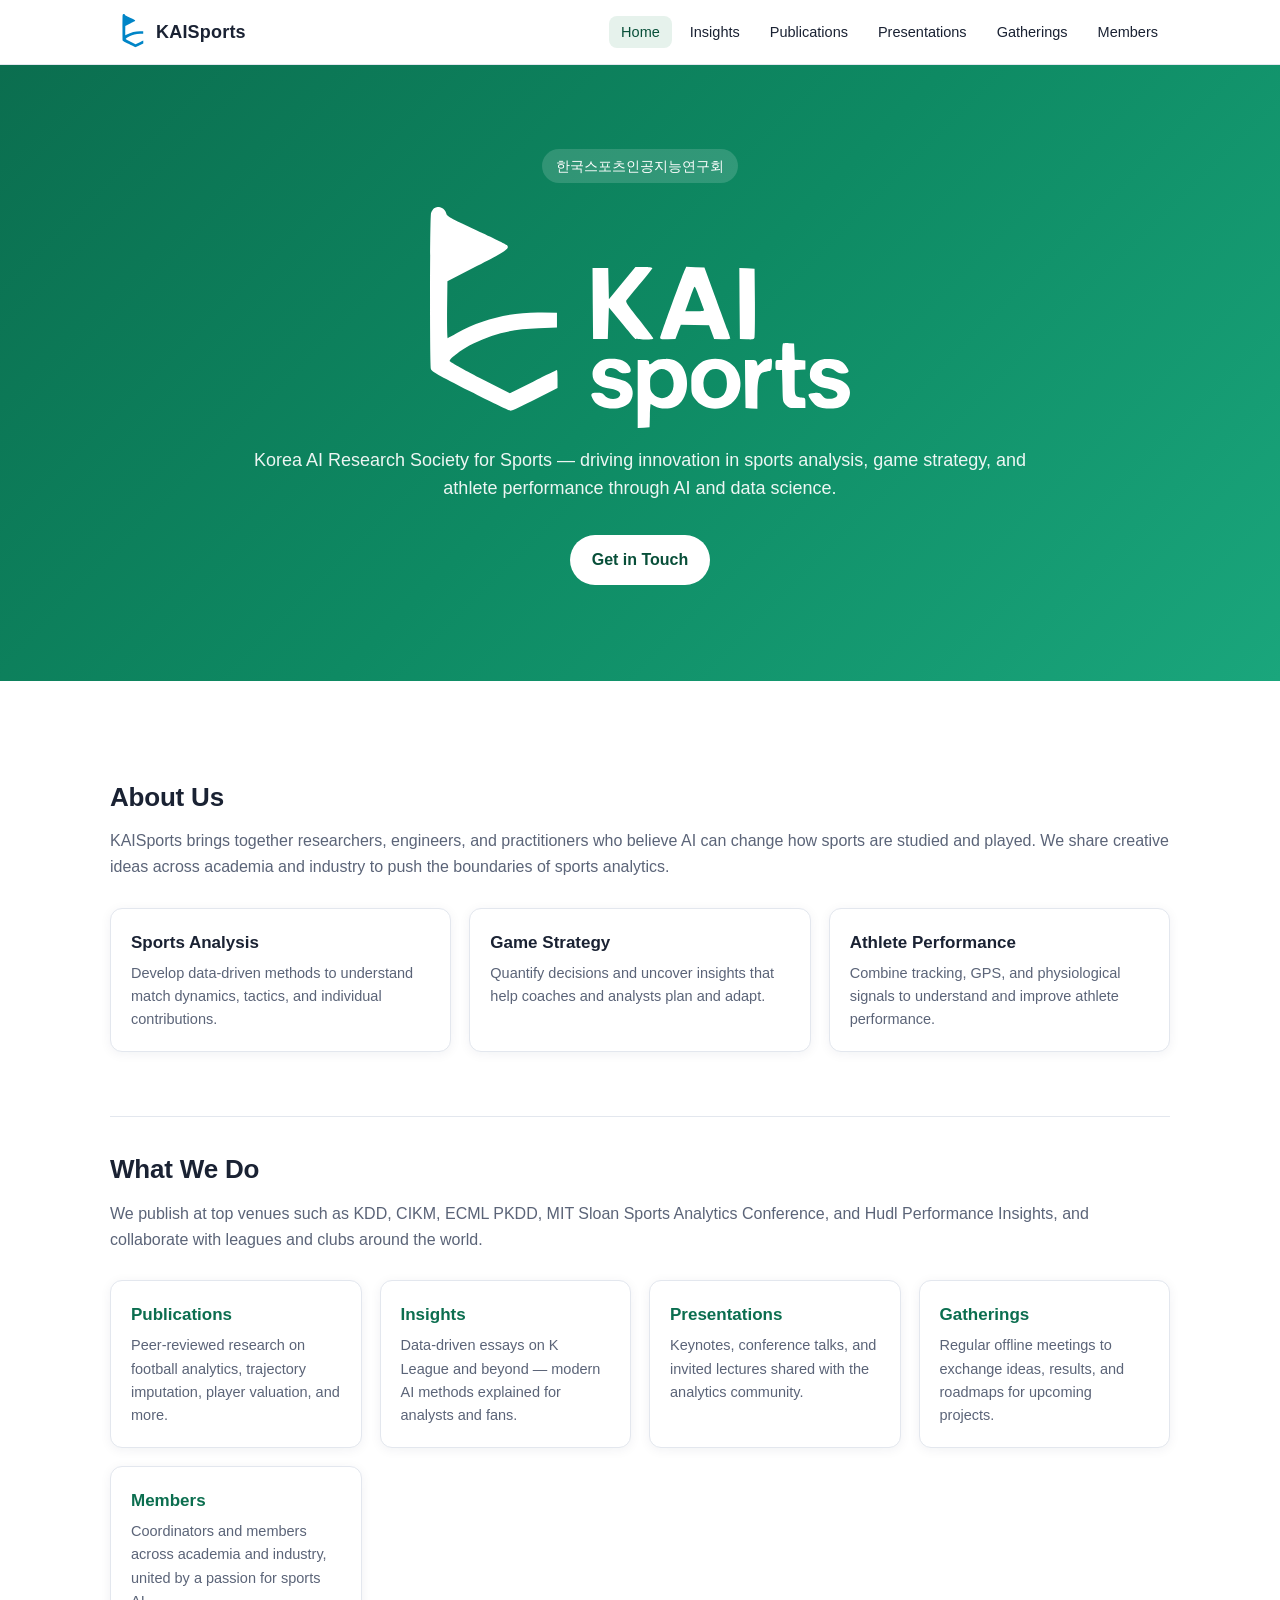
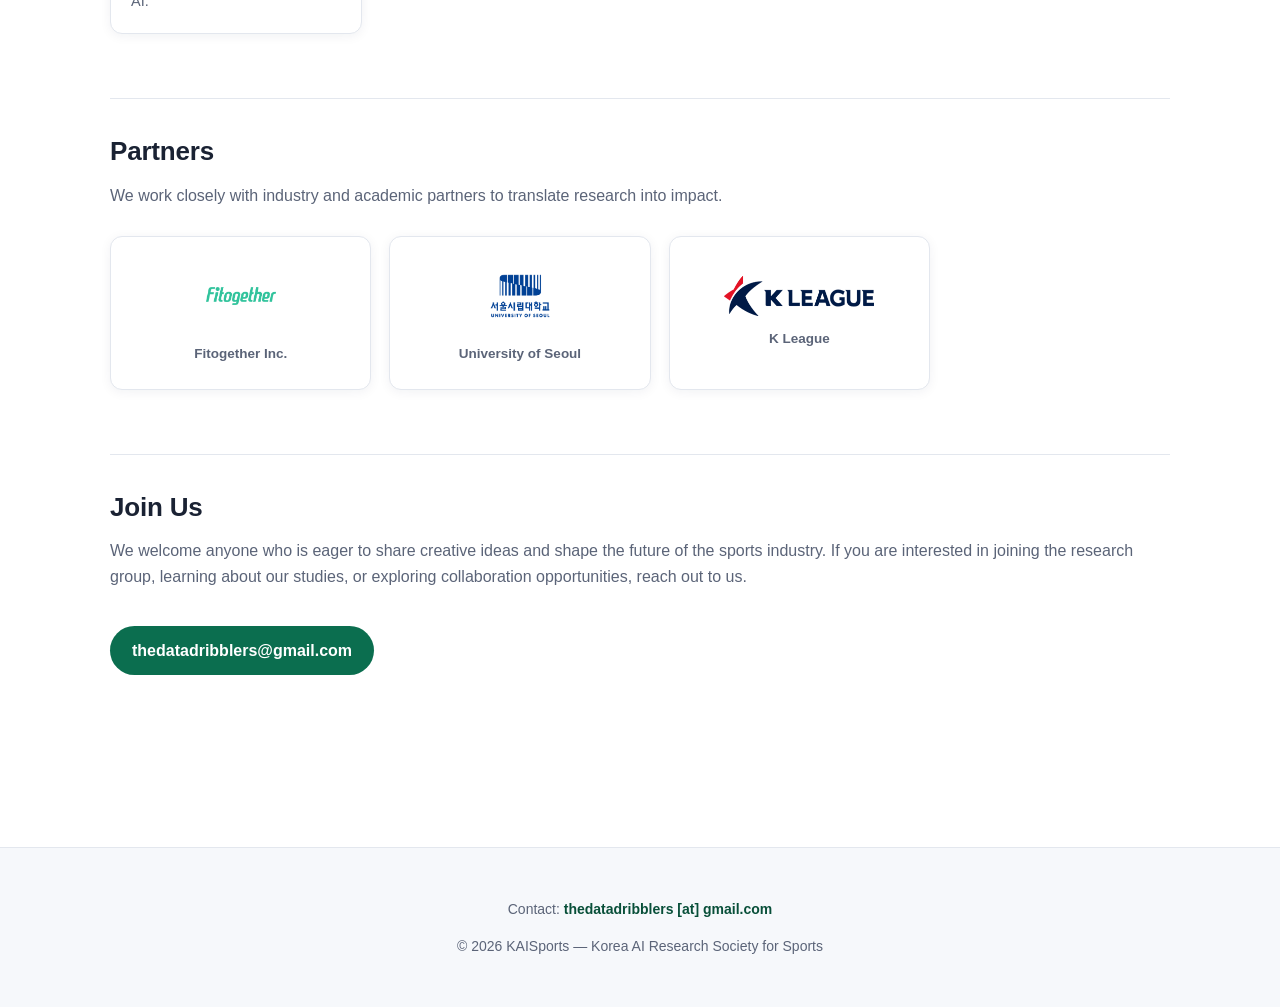
==== index.html @ 622400b2 "Initial website from template" ====
<!DOCTYPE html>
<html lang="en">
<head>
<meta charset="UTF-8" />
<meta name="viewport" content="width=device-width, initial-scale=1.0" />
<title>KAISports — Korea AI Research Society for Sports</title>
<meta name="description" content="KAISports (Korea AI Research Society for Sports / 한국스포츠인공지능연구회): Sports analytics, game strategy, and athlete performance enhancement powered by AI and data science." />
<link rel="icon" href="assets/icons/favicon.svg" type="image/svg+xml" />
<link rel="alternate icon" href="assets/icons/favicon.ico" />
<link rel="apple-touch-icon" sizes="180x180" href="assets/icons/apple-touch-icon.png" />
<link rel="manifest" href="site.webmanifest" />
<meta name="theme-color" content="#0b6e4f" />
<link rel="stylesheet" href="css/style.css" />
</head>
<body>

<header class="site-header">
  <div class="nav">
    <a class="brand" href="index.html">
      <span class="logo"><img src="assets/icons/kaisports-mark.svg" alt="KAISports logo" /></span>
      <span>KAISports</span>
    </a>
    <button type="button" class="menu-toggle" aria-label="Toggle menu" onclick="document.querySelector('.nav-links').classList.toggle('open')">☰</button>
    <ul class="nav-links">
      <li><a class="active" href="index.html">Home</a></li>
      <li><a href="insights.html">Insights</a></li>
      <li><a href="publications.html">Publications</a></li>
      <li><a href="presentations.html">Presentations</a></li>
      <li><a href="gatherings.html">Gatherings</a></li>
      <li><a href="members.html">Members</a></li>
    </ul>
  </div>
</header>

<section class="hero">
  <div class="hero-inner">
    <span class="ko">한국스포츠인공지능연구회</span>
    <img class="hero-logo" src="assets/icons/kaisports-logo-white.svg" alt="KAIsports" />
    <p class="subtitle">Korea AI Research Society for Sports — driving innovation in sports analysis, game strategy, and athlete performance through AI and data science.</p>
    <a class="cta" href="mailto:thedatadribblers@gmail.com">Get in Touch</a>
  </div>
</section>

<main class="container">

  <section class="section">
    <h2>About Us</h2>
    <p class="lead">KAISports brings together researchers, engineers, and practitioners who believe AI can change how sports are studied and played. We share creative ideas across academia and industry to push the boundaries of sports analytics.</p>

    <div class="cards">
      <div class="card">
        <h3>Sports Analysis</h3>
        <p>Develop data-driven methods to understand match dynamics, tactics, and individual contributions.</p>
      </div>
      <div class="card">
        <h3>Game Strategy</h3>
        <p>Quantify decisions and uncover insights that help coaches and analysts plan and adapt.</p>
      </div>
      <div class="card">
        <h3>Athlete Performance</h3>
        <p>Combine tracking, GPS, and physiological signals to understand and improve athlete performance.</p>
      </div>
    </div>
  </section>

  <section class="section">
    <h2>What We Do</h2>
    <p class="lead">We publish at top venues such as KDD, CIKM, ECML PKDD, MIT Sloan Sports Analytics Conference, and Hudl Performance Insights, and collaborate with leagues and clubs around the world.</p>

    <div class="cards">
      <div class="card">
        <h3><a href="publications.html">Publications</a></h3>
        <p>Peer-reviewed research on football analytics, trajectory imputation, player valuation, and more.</p>
      </div>
      <div class="card">
        <h3><a href="insights.html">Insights</a></h3>
        <p>Data-driven essays on K League and beyond — modern AI methods explained for analysts and fans.</p>
      </div>
      <div class="card">
        <h3><a href="presentations.html">Presentations</a></h3>
        <p>Keynotes, conference talks, and invited lectures shared with the analytics community.</p>
      </div>
      <div class="card">
        <h3><a href="gatherings.html">Gatherings</a></h3>
        <p>Regular offline meetings to exchange ideas, results, and roadmaps for upcoming projects.</p>
      </div>
      <div class="card">
        <h3><a href="members.html">Members</a></h3>
        <p>Coordinators and members across academia and industry, united by a passion for sports AI.</p>
      </div>
    </div>
  </section>

  <section class="section">
    <h2>Partners</h2>
    <p class="lead">We work closely with industry and academic partners to translate research into impact.</p>
    <div class="partner-logos">
      <div class="partner">
        <img src="assets/partners/fitogether.png" alt="Fitogether Inc." loading="lazy" />
        <span>Fitogether Inc.</span>
      </div>
      <div class="partner">
        <img src="assets/partners/university-of-seoul.png" alt="University of Seoul" loading="lazy" />
        <span>University of Seoul</span>
      </div>
      <div class="partner">
        <img src="assets/partners/k-league.png" alt="K League" loading="lazy" />
        <span>K League</span>
      </div>
    </div>
  </section>

  <section class="section">
    <h2>Join Us</h2>
    <p class="lead">We welcome anyone who is eager to share creative ideas and shape the future of the sports industry. If you are interested in joining the research group, learning about our studies, or exploring collaboration opportunities, reach out to us.</p>
    <a class="cta cta-filled" href="mailto:thedatadribblers@gmail.com">thedatadribblers@gmail.com</a>
  </section>

</main>

<footer class="footer">
  <p>Contact: <a class="email" href="mailto:thedatadribblers@gmail.com">thedatadribblers [at] gmail.com</a></p>
  <p>&copy; <span id="year"></span> KAISports — Korea AI Research Society for Sports</p>
</footer>

<script>document.getElementById('year').textContent = new Date().getFullYear();</script>
</body>
</html>
---- css/style.css ----
:root {
  --bg: #ffffff;
  --bg-alt: #f6f8fb;
  --text: #1a2233;
  --muted: #5b6478;
  --accent: #0b6e4f;
  --accent-dark: #084f39;
  --accent-soft: #e6f2ec;
  --border: #e3e7ee;
  --shadow: 0 2px 12px rgba(15, 30, 60, 0.06);
  --radius: 12px;
  --max: 1100px;
}

* { box-sizing: border-box; }

html, body {
  margin: 0;
  padding: 0;
  font-family: -apple-system, BlinkMacSystemFont, "Segoe UI", "Pretendard", "Apple SD Gothic Neo", "Noto Sans KR", Roboto, Helvetica, Arial, sans-serif;
  color: var(--text);
  background: var(--bg);
  line-height: 1.6;
  -webkit-font-smoothing: antialiased;
}

a { color: var(--accent); text-decoration: none; }
a:hover { color: var(--accent-dark); text-decoration: underline; }

img { max-width: 100%; display: block; }

/* Header / Nav */
.site-header {
  position: sticky;
  top: 0;
  z-index: 50;
  background: rgba(255,255,255,0.92);
  -webkit-backdrop-filter: saturate(180%) blur(10px);
  backdrop-filter: saturate(180%) blur(10px);
  border-bottom: 1px solid var(--border);
}
.nav {
  max-width: var(--max);
  margin: 0 auto;
  padding: 14px 20px;
  display: flex;
  align-items: center;
  justify-content: space-between;
  gap: 16px;
}
.brand {
  display: flex;
  align-items: center;
  gap: 10px;
  font-weight: 800;
  font-size: 18px;
  letter-spacing: 0.2px;
  color: var(--text);
}
.brand .logo {
  width: 36px; height: 36px;
  display: inline-flex;
  align-items: center; justify-content: center;
  background: transparent;
}
.brand .logo img { width: 100%; height: 100%; display: block; }
.nav-links {
  display: flex;
  align-items: center;
  gap: 6px;
  list-style: none;
  margin: 0; padding: 0;
}
.nav-links a {
  color: var(--text);
  padding: 8px 12px;
  border-radius: 8px;
  font-weight: 500;
  font-size: 14.5px;
}
.nav-links a:hover { background: var(--accent-soft); color: var(--accent-dark); text-decoration: none; }
.nav-links a.active { background: var(--accent-soft); color: var(--accent-dark); }

.menu-toggle {
  display: none;
  background: none;
  border: 1px solid var(--border);
  padding: 6px 10px;
  border-radius: 8px;
  cursor: pointer;
  font-size: 18px;
}

@media (max-width: 760px) {
  .menu-toggle { display: inline-block; }
  .nav-links {
    position: absolute;
    top: 60px; right: 16px;
    flex-direction: column;
    align-items: stretch;
    background: #fff;
    border: 1px solid var(--border);
    border-radius: 10px;
    padding: 8px;
    box-shadow: var(--shadow);
    min-width: 180px;
    display: none;
  }
  .nav-links.open { display: flex; }
}

/* Hero */
.hero {
  position: relative;
  background: linear-gradient(135deg, #0b6e4f 0%, #0e8a63 50%, #1aa67c 100%);
  color: #fff;
  padding: 84px 20px 96px;
  text-align: center;
  overflow: hidden;
}
.hero-logo {
  display: block;
  margin: 6px auto 18px;
  width: min(420px, 80%);
  height: auto;
}
.hero-inner { max-width: 820px; margin: 0 auto; }
.hero h1 {
  font-size: 44px;
  margin: 0 0 14px;
  line-height: 1.15;
  letter-spacing: -0.5px;
}
.hero .subtitle {
  font-size: 18px;
  opacity: 0.92;
  margin: 0 0 24px;
}
.hero .ko {
  display: inline-block;
  background: rgba(255,255,255,0.15);
  padding: 6px 14px;
  border-radius: 999px;
  font-size: 14px;
  margin-bottom: 18px;
}
.cta {
  display: inline-block;
  background: #fff;
  color: var(--accent-dark);
  padding: 12px 22px;
  border-radius: 999px;
  font-weight: 600;
  margin-top: 8px;
}
.cta:hover { background: #f0f5f3; text-decoration: none; }
.cta-filled {
  background: var(--accent);
  color: #fff;
}
.cta-filled:hover { background: var(--accent-dark); color: #fff; }

/* Page header (non-home) */
.page-header {
  background: var(--bg-alt);
  padding: 56px 20px 40px;
  border-bottom: 1px solid var(--border);
}
.page-header-inner { max-width: var(--max); margin: 0 auto; }
.page-header h1 {
  margin: 0 0 8px;
  font-size: 34px;
  letter-spacing: -0.3px;
}
.page-header p { margin: 0; color: var(--muted); font-size: 16px; }

/* Containers */
.container { max-width: var(--max); margin: 0 auto; padding: 64px 20px 80px; }
.section { padding: 32px 0; }
.section + .section { margin-top: 32px; padding-top: 32px; border-top: 1px solid var(--border); }
.section h2 {
  font-size: 26px;
  margin: 0 0 10px;
  letter-spacing: -0.2px;
}
.section .lead { color: var(--muted); margin: 0 0 28px; }

/* Cards */
.cards {
  display: grid;
  grid-template-columns: repeat(auto-fit, minmax(240px, 1fr));
  gap: 18px;
}
.card {
  background: #fff;
  border: 1px solid var(--border);
  border-radius: var(--radius);
  padding: 20px;
  box-shadow: var(--shadow);
  transition: transform .15s ease, box-shadow .15s ease;
}
.card:hover { transform: translateY(-2px); box-shadow: 0 8px 24px rgba(15,30,60,0.08); }
.card h3 { margin: 0 0 6px; font-size: 17px; }
.card p { margin: 0; color: var(--muted); font-size: 14.5px; }

/* Year navigation */
.year-nav {
  display: flex;
  flex-wrap: wrap;
  gap: 8px;
  margin: 0 0 28px;
  padding: 0;
  list-style: none;
}
.year-nav a {
  display: inline-block;
  padding: 6px 14px;
  border: 1px solid var(--border);
  border-radius: 999px;
  font-weight: 600;
  font-size: 14px;
  color: var(--text);
  background: #fff;
}
.year-nav a:hover { background: var(--accent-soft); color: var(--accent-dark); border-color: var(--accent-soft); text-decoration: none; }

/* Year sections */
.year-block { margin-bottom: 48px; scroll-margin-top: 80px; }
.year-block h2 {
  font-size: 24px;
  border-bottom: 2px solid var(--accent);
  padding-bottom: 6px;
  display: inline-block;
  margin: 0 0 18px;
}

/* Publication entry */
.pub-list { list-style: none; padding: 0; margin: 0; }
.pub-item {
  background: #fff;
  border: 1px solid var(--border);
  border-radius: var(--radius);
  padding: 18px 20px;
  margin-bottom: 14px;
  box-shadow: var(--shadow);
}
.pub-item .title {
  font-weight: 700;
  font-size: 16.5px;
  margin: 0 0 6px;
  color: var(--text);
}
.pub-item .authors { color: var(--text); font-size: 14.5px; margin: 0 0 4px; }
.pub-item .authors .me { color: var(--accent-dark); font-weight: 600; }
.pub-item .venue {
  display: inline-block;
  font-size: 13px;
  color: var(--accent-dark);
  background: var(--accent-soft);
  padding: 3px 10px;
  border-radius: 999px;
  margin-top: 4px;
  margin-right: 6px;
}
.pub-item .badge {
  display: inline-block;
  font-size: 12px;
  background: #fef3c7;
  color: #92400e;
  padding: 3px 10px;
  border-radius: 999px;
  margin-top: 4px;
  font-weight: 600;
}
.pub-item .links { margin-top: 8px; font-size: 14px; }
.pub-item .links a {
  display: inline-flex;
  align-items: center;
  gap: 4px;
}

/* Members grid */
.members-grid {
  display: grid;
  grid-template-columns: repeat(auto-fit, minmax(220px, 1fr));
  gap: 22px;
}
.member-card {
  background: #fff;
  border: 1px solid var(--border);
  border-radius: var(--radius);
  padding: 22px;
  text-align: center;
  box-shadow: var(--shadow);
}
.member-card .avatar {
  width: 130px;
  height: 130px;
  border-radius: 50%;
  margin: 0 auto 14px;
  background: var(--accent-soft);
  background-size: cover;
  background-position: center;
  border: 3px solid var(--accent-soft);
}
.member-card h3 { margin: 0 0 4px; font-size: 18px; }
.member-card .role { color: var(--muted); font-size: 14px; margin: 0; }
.member-card .role span { display: block; }

/* Group heading */
.group-heading {
  font-size: 22px;
  margin: 48px 0 22px;
  border-left: 4px solid var(--accent);
  padding-left: 10px;
}
.group-heading:first-child { margin-top: 0; }

/* Timeline (presentations) */
.timeline {
  position: relative;
  padding-left: 26px;
  border-left: 2px solid var(--border);
}
.timeline-item {
  position: relative;
  padding: 0 0 22px 0;
}
.timeline-item::before {
  content: "";
  position: absolute;
  left: -34px;
  top: 6px;
  width: 14px; height: 14px;
  background: var(--accent);
  border-radius: 50%;
  border: 3px solid #fff;
  box-shadow: 0 0 0 2px var(--accent);
}
.timeline-item .date {
  font-size: 13px;
  color: var(--accent-dark);
  font-weight: 700;
  text-transform: uppercase;
  letter-spacing: 0.4px;
}
.timeline-item .title {
  font-weight: 600;
  font-size: 16px;
  margin: 4px 0;
}
.timeline-item .desc {
  color: var(--muted);
  font-size: 14.5px;
  margin: 0;
}

/* Gathering cards */
.gathering-card {
  background: #fff;
  border: 1px solid var(--border);
  border-radius: var(--radius);
  padding: 22px;
  box-shadow: var(--shadow);
  margin-bottom: 18px;
}
.gathering-card h3 { margin: 0 0 6px; font-size: 18px; }
.gathering-card .date { color: var(--accent-dark); font-weight: 600; font-size: 14px; }

/* Partners */
.partners {
  display: flex;
  flex-wrap: wrap;
  gap: 18px;
  margin-top: 12px;
  align-items: center;
}
.partner-badge {
  background: #fff;
  border: 1px solid var(--border);
  padding: 10px 18px;
  border-radius: 999px;
  font-weight: 600;
  font-size: 14.5px;
  color: var(--text);
}
.partner-logos {
  display: grid;
  grid-template-columns: repeat(auto-fit, minmax(180px, 1fr));
  gap: 18px;
  margin-top: 18px;
  max-width: 820px;
}
.partner-logos .partner {
  background: #fff;
  border: 1px solid var(--border);
  border-radius: var(--radius);
  padding: 24px 18px;
  display: flex;
  flex-direction: column;
  align-items: center;
  justify-content: center;
  gap: 12px;
  min-height: 140px;
  text-align: center;
  box-shadow: var(--shadow);
  transition: transform .15s ease, box-shadow .15s ease;
}
.partner-logos .partner:hover { transform: translateY(-2px); box-shadow: 0 8px 24px rgba(15,30,60,0.08); }
.partner-logos .partner img {
  max-width: 150px;
  max-height: 70px;
  object-fit: contain;
}
.partner-logos .partner span {
  font-size: 13.5px;
  color: var(--muted);
  font-weight: 600;
}

/* Gathering image */
.gathering-card .photo {
  width: 100%;
  aspect-ratio: 16/10;
  background-size: cover;
  background-position: center;
  border-radius: 10px;
  margin-bottom: 14px;
  background-color: var(--bg-alt);
}

/* Footer */
.footer {
  background: var(--bg-alt);
  border-top: 1px solid var(--border);
  padding: 36px 20px;
  margin-top: 60px;
  text-align: center;
  color: var(--muted);
  font-size: 14px;
}
.footer .email {
  font-weight: 600;
  color: var(--accent-dark);
}
.footer a { color: var(--accent-dark); }

@media (max-width: 600px) {
  .hero { padding: 56px 18px 60px; }
  .hero h1 { font-size: 32px; }
  .page-header h1 { font-size: 26px; }
}

/* Insights / blog */
.post-list {
  display: grid;
  gap: 18px;
  grid-template-columns: 1fr;
  list-style: none;
  padding: 0;
  margin: 0 0 28px;
}
.post-card {
  background: #fff;
  border: 1px solid var(--border);
  border-radius: var(--radius);
  padding: 24px 26px;
  box-shadow: var(--shadow);
  transition: transform .15s ease, box-shadow .15s ease;
}
.post-card:hover { transform: translateY(-2px); box-shadow: 0 8px 24px rgba(15,30,60,0.08); }
.post-card a { color: inherit; text-decoration: none; display: block; }
.post-card a:hover { text-decoration: none; color: inherit; }
.post-card .meta {
  display: flex;
  flex-wrap: wrap;
  gap: 10px;
  align-items: center;
  font-size: 13px;
  color: var(--muted);
  margin: 0 0 8px;
}
.post-card .meta .tag {
  display: inline-block;
  background: var(--accent-soft);
  color: var(--accent-dark);
  padding: 3px 10px;
  border-radius: 999px;
  font-weight: 600;
  font-size: 12px;
}
.post-card h3 {
  margin: 0 0 8px;
  font-size: 21px;
  letter-spacing: -0.2px;
  color: var(--text);
}
.post-card p {
  margin: 0;
  color: var(--muted);
  font-size: 15px;
}
.post-card .read-more {
  display: inline-block;
  margin-top: 12px;
  color: var(--accent-dark);
  font-weight: 600;
  font-size: 14px;
}

.empty-note {
  border: 1px dashed var(--border);
  border-radius: var(--radius);
  padding: 22px;
  color: var(--muted);
  font-size: 14.5px;
  background: var(--bg-alt);
  text-align: center;
}

/* Article (single post) */
.article {
  max-width: 760px;
  margin: 0 auto;
  padding: 56px 20px 80px;
}
.article-header { margin-bottom: 32px; }
.article-header .meta {
  display: flex;
  flex-wrap: wrap;
  gap: 10px;
  align-items: center;
  font-size: 13px;
  color: var(--muted);
  margin: 0 0 14px;
}
.article-header .tag {
  display: inline-block;
  background: var(--accent-soft);
  color: var(--accent-dark);
  padding: 3px 10px;
  border-radius: 999px;
  font-weight: 600;
  font-size: 12px;
}
.article-header h1 {
  font-size: 36px;
  line-height: 1.2;
  letter-spacing: -0.4px;
  margin: 0 0 10px;
}
.article-header .deck {
  font-size: 18px;
  color: var(--muted);
  margin: 0;
}
.article-body {
  font-size: 16.5px;
  line-height: 1.75;
  color: #2a3346;
}
.article-body h2 {
  font-size: 22px;
  margin: 36px 0 12px;
  letter-spacing: -0.2px;
}
.article-body h3 {
  font-size: 18px;
  margin: 28px 0 10px;
}
.article-body p { margin: 0 0 16px; }
.article-body ul, .article-body ol { padding-left: 22px; margin: 0 0 16px; }
.article-body li { margin: 6px 0; }
.article-body strong { color: var(--text); }
.article-body blockquote {
  margin: 20px 0;
  padding: 12px 20px;
  border-left: 4px solid var(--accent);
  background: var(--accent-soft);
  border-radius: 0 8px 8px 0;
  color: var(--text);
  font-style: italic;
}
.article-body hr {
  border: 0;
  border-top: 1px solid var(--border);
  margin: 32px 0;
}
.article-body a { color: var(--accent-dark); text-decoration: underline; }
.article-footer {
  margin-top: 40px;
  padding-top: 24px;
  border-top: 1px solid var(--border);
  display: flex;
  flex-wrap: wrap;
  justify-content: space-between;
  align-items: center;
  gap: 14px;
  color: var(--muted);
  font-size: 14.5px;
}
.article-footer a { font-weight: 600; }
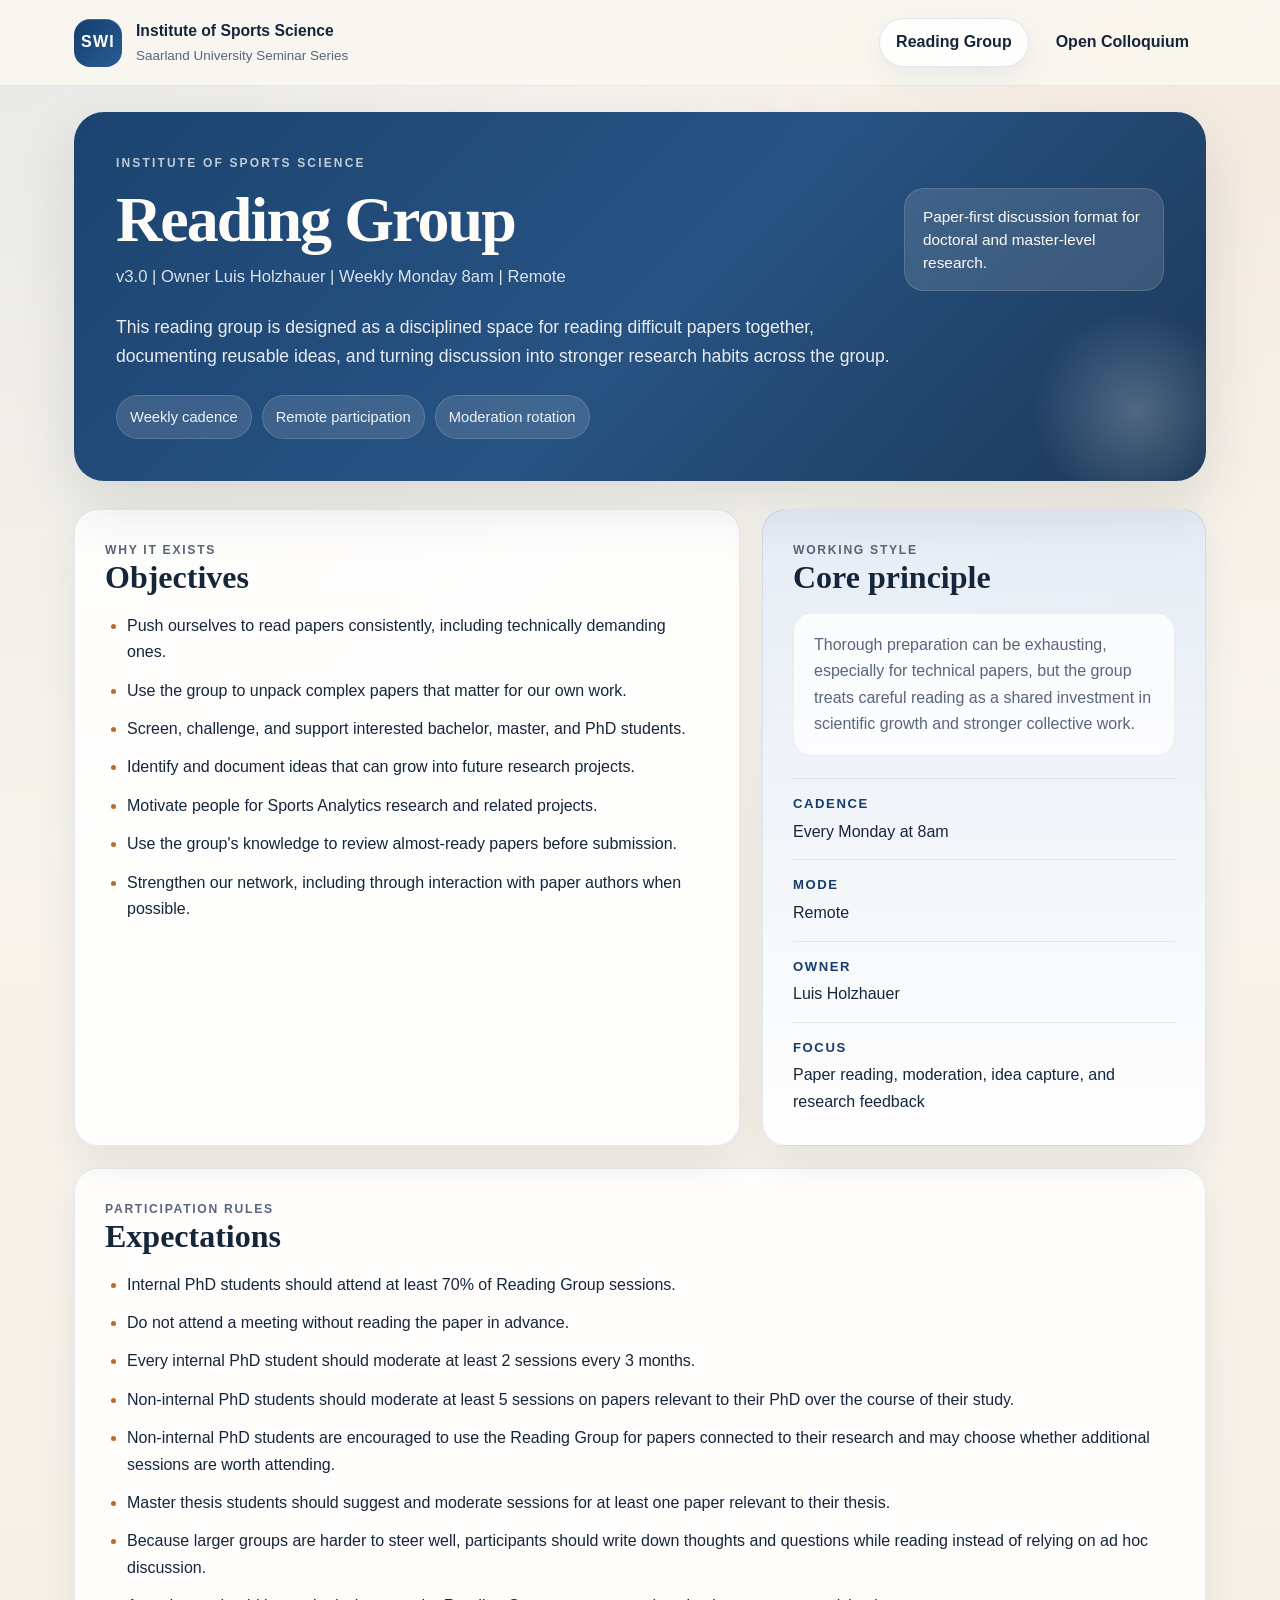
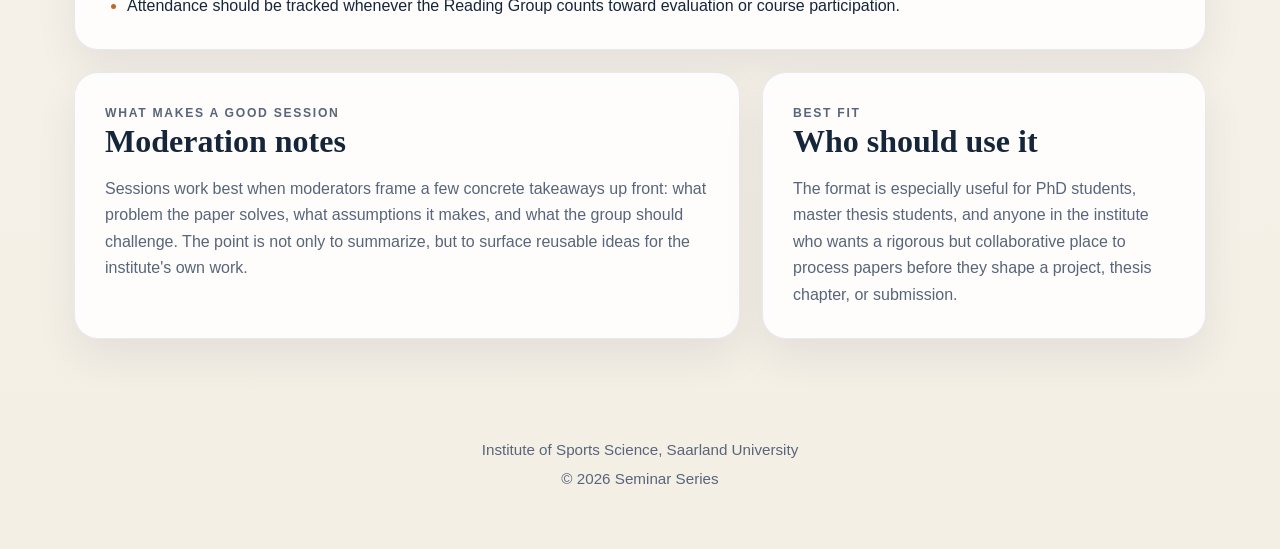
==== commit cc952556: "Modify to UDS version." ====
--- a/index.html
+++ b/index.html
@@ -3,13 +3,11 @@
 <head>
 <meta charset="UTF-8" />
 <meta name="viewport" content="width=device-width, initial-scale=1.0" />
-<title>KAISports — Korea AI Research Society for Sports</title>
-<meta name="description" content="KAISports (Korea AI Research Society for Sports / 한국스포츠인공지능연구회): Sports analytics, game strategy, and athlete performance enhancement powered by AI and data science." />
-<link rel="icon" href="assets/icons/favicon.svg" type="image/svg+xml" />
-<link rel="alternate icon" href="assets/icons/favicon.ico" />
-<link rel="apple-touch-icon" sizes="180x180" href="assets/icons/apple-touch-icon.png" />
+<title>Reading Group — Institute of Sports Science</title>
+<meta name="description" content="Reading Group seminar at the Institute of Sports Science, Saarland University." />
+<link rel="icon" href="assets/icons/seminars-favicon.svg" type="image/svg+xml" />
 <link rel="manifest" href="site.webmanifest" />
-<meta name="theme-color" content="#0b6e4f" />
+<meta name="theme-color" content="#143d6b" />
 <link rel="stylesheet" href="css/style.css" />
 </head>
 <body>
@@ -17,110 +15,115 @@
 <header class="site-header">
   <div class="nav">
     <a class="brand" href="index.html">
-      <span class="logo"><img src="assets/icons/kaisports-mark.svg" alt="KAISports logo" /></span>
-      <span>KAISports</span>
+      <span class="brand-mark" aria-hidden="true">SWI</span>
+      <span class="brand-copy">
+        <strong>Institute of Sports Science</strong>
+        <span>Saarland University Seminar Series</span>
+      </span>
     </a>
-    <button type="button" class="menu-toggle" aria-label="Toggle menu" onclick="document.querySelector('.nav-links').classList.toggle('open')">☰</button>
+    <button type="button" class="menu-toggle" aria-label="Toggle menu" onclick="document.querySelector('.nav-links').classList.toggle('open')">Menu</button>
     <ul class="nav-links">
-      <li><a class="active" href="index.html">Home</a></li>
-      <li><a href="insights.html">Insights</a></li>
-      <li><a href="publications.html">Publications</a></li>
-      <li><a href="presentations.html">Presentations</a></li>
-      <li><a href="gatherings.html">Gatherings</a></li>
-      <li><a href="members.html">Members</a></li>
+      <li><a class="active" href="index.html">Reading Group</a></li>
+      <li><a href="open-colloquium.html">Open Colloquium</a></li>
     </ul>
   </div>
 </header>
 
-<section class="hero">
-  <div class="hero-inner">
-    <span class="ko">한국스포츠인공지능연구회</span>
-    <img class="hero-logo" src="assets/icons/kaisports-logo-white.svg" alt="KAIsports" />
-    <p class="subtitle">Korea AI Research Society for Sports — driving innovation in sports analysis, game strategy, and athlete performance through AI and data science.</p>
-    <a class="cta" href="mailto:thedatadribblers@gmail.com">Get in Touch</a>
-  </div>
-</section>
-
-<main class="container">
-
-  <section class="section">
-    <h2>About Us</h2>
-    <p class="lead">KAISports brings together researchers, engineers, and practitioners who believe AI can change how sports are studied and played. We share creative ideas across academia and industry to push the boundaries of sports analytics.</p>
-
-    <div class="cards">
-      <div class="card">
-        <h3>Sports Analysis</h3>
-        <p>Develop data-driven methods to understand match dynamics, tactics, and individual contributions.</p>
+<main>
+  <section class="hero-panel">
+    <div class="hero-inner">
+      <p class="eyebrow">Institute of Sports Science</p>
+      <div class="title-row">
+        <div>
+          <h1>Reading Group</h1>
+          <p class="hero-version">v3.0 | Owner Luis Holzhauer | Weekly Monday 8am | Remote</p>
+        </div>
+        <div class="hero-badge">Paper-first discussion format for doctoral and master-level research.</div>
       </div>
-      <div class="card">
-        <h3>Game Strategy</h3>
-        <p>Quantify decisions and uncover insights that help coaches and analysts plan and adapt.</p>
-      </div>
-      <div class="card">
-        <h3>Athlete Performance</h3>
-        <p>Combine tracking, GPS, and physiological signals to understand and improve athlete performance.</p>
+      <p class="hero-lead">This reading group is designed as a disciplined space for reading difficult papers together, documenting reusable ideas, and turning discussion into stronger research habits across the group.</p>
+      <div class="chip-row">
+        <span class="chip">Weekly cadence</span>
+        <span class="chip">Remote participation</span>
+        <span class="chip">Moderation rotation</span>
       </div>
     </div>
   </section>
 
-  <section class="section">
-    <h2>What We Do</h2>
-    <p class="lead">We publish at top venues such as KDD, CIKM, ECML PKDD, MIT Sloan Sports Analytics Conference, and Hudl Performance Insights, and collaborate with leagues and clubs around the world.</p>
+  <section class="content-shell">
+    <div class="section-grid">
+      <article class="panel">
+        <p class="section-label">Why it exists</p>
+        <h2>Objectives</h2>
+        <ul class="bullet-list">
+          <li>Push ourselves to read papers consistently, including technically demanding ones.</li>
+          <li>Use the group to unpack complex papers that matter for our own work.</li>
+          <li>Screen, challenge, and support interested bachelor, master, and PhD students.</li>
+          <li>Identify and document ideas that can grow into future research projects.</li>
+          <li>Motivate people for Sports Analytics research and related projects.</li>
+          <li>Use the group&apos;s knowledge to review almost-ready papers before submission.</li>
+          <li>Strengthen our network, including through interaction with paper authors when possible.</li>
+        </ul>
+      </article>
 
-    <div class="cards">
-      <div class="card">
-        <h3><a href="publications.html">Publications</a></h3>
-        <p>Peer-reviewed research on football analytics, trajectory imputation, player valuation, and more.</p>
-      </div>
-      <div class="card">
-        <h3><a href="insights.html">Insights</a></h3>
-        <p>Data-driven essays on K League and beyond — modern AI methods explained for analysts and fans.</p>
-      </div>
-      <div class="card">
-        <h3><a href="presentations.html">Presentations</a></h3>
-        <p>Keynotes, conference talks, and invited lectures shared with the analytics community.</p>
-      </div>
-      <div class="card">
-        <h3><a href="gatherings.html">Gatherings</a></h3>
-        <p>Regular offline meetings to exchange ideas, results, and roadmaps for upcoming projects.</p>
-      </div>
-      <div class="card">
-        <h3><a href="members.html">Members</a></h3>
-        <p>Coordinators and members across academia and industry, united by a passion for sports AI.</p>
-      </div>
+      <aside class="panel accent-panel">
+        <p class="section-label">Working style</p>
+        <h2>Core principle</h2>
+        <p class="callout">Thorough preparation can be exhausting, especially for technical papers, but the group treats careful reading as a shared investment in scientific growth and stronger collective work.</p>
+        <dl class="detail-list">
+          <div>
+            <dt>Cadence</dt>
+            <dd>Every Monday at 8am</dd>
+          </div>
+          <div>
+            <dt>Mode</dt>
+            <dd>Remote</dd>
+          </div>
+          <div>
+            <dt>Owner</dt>
+            <dd>Luis Holzhauer</dd>
+          </div>
+          <div>
+            <dt>Focus</dt>
+            <dd>Paper reading, moderation, idea capture, and research feedback</dd>
+          </div>
+        </dl>
+      </aside>
     </div>
+
+    <section class="panel full-width">
+      <p class="section-label">Participation rules</p>
+      <h2>Expectations</h2>
+      <ul class="rule-list">
+        <li>Internal PhD students should attend at least 70% of Reading Group sessions.</li>
+        <li>Do not attend a meeting without reading the paper in advance.</li>
+        <li>Every internal PhD student should moderate at least 2 sessions every 3 months.</li>
+        <li>Non-internal PhD students should moderate at least 5 sessions on papers relevant to their PhD over the course of their study.</li>
+        <li>Non-internal PhD students are encouraged to use the Reading Group for papers connected to their research and may choose whether additional sessions are worth attending.</li>
+        <li>Master thesis students should suggest and moderate sessions for at least one paper relevant to their thesis.</li>
+        <li>Because larger groups are harder to steer well, participants should write down thoughts and questions while reading instead of relying on ad hoc discussion.</li>
+        <li>Attendance should be tracked whenever the Reading Group counts toward evaluation or course participation.</li>
+      </ul>
+    </section>
+
+    <section class="section-grid">
+      <article class="panel">
+        <p class="section-label">What makes a good session</p>
+        <h2>Moderation notes</h2>
+        <p>Sessions work best when moderators frame a few concrete takeaways up front: what problem the paper solves, what assumptions it makes, and what the group should challenge. The point is not only to summarize, but to surface reusable ideas for the institute&apos;s own work.</p>
+      </article>
+
+      <article class="panel">
+        <p class="section-label">Best fit</p>
+        <h2>Who should use it</h2>
+        <p>The format is especially useful for PhD students, master thesis students, and anyone in the institute who wants a rigorous but collaborative place to process papers before they shape a project, thesis chapter, or submission.</p>
+      </article>
+    </section>
   </section>
-
-  <section class="section">
-    <h2>Partners</h2>
-    <p class="lead">We work closely with industry and academic partners to translate research into impact.</p>
-    <div class="partner-logos">
-      <div class="partner">
-        <img src="assets/partners/fitogether.png" alt="Fitogether Inc." loading="lazy" />
-        <span>Fitogether Inc.</span>
-      </div>
-      <div class="partner">
-        <img src="assets/partners/university-of-seoul.png" alt="University of Seoul" loading="lazy" />
-        <span>University of Seoul</span>
-      </div>
-      <div class="partner">
-        <img src="assets/partners/k-league.png" alt="K League" loading="lazy" />
-        <span>K League</span>
-      </div>
-    </div>
-  </section>
-
-  <section class="section">
-    <h2>Join Us</h2>
-    <p class="lead">We welcome anyone who is eager to share creative ideas and shape the future of the sports industry. If you are interested in joining the research group, learning about our studies, or exploring collaboration opportunities, reach out to us.</p>
-    <a class="cta cta-filled" href="mailto:thedatadribblers@gmail.com">thedatadribblers@gmail.com</a>
-  </section>
-
 </main>
 
 <footer class="footer">
-  <p>Contact: <a class="email" href="mailto:thedatadribblers@gmail.com">thedatadribblers [at] gmail.com</a></p>
-  <p>&copy; <span id="year"></span> KAISports — Korea AI Research Society for Sports</p>
+  <p>Institute of Sports Science, Saarland University</p>
+  <p>&copy; <span id="year"></span> Seminar Series</p>
 </footer>
 
 <script>document.getElementById('year').textContent = new Date().getFullYear();</script>
--- a/css/style.css
+++ b/css/style.css
@@ -1,15 +1,14 @@
 :root {
-  --bg: #ffffff;
-  --bg-alt: #f6f8fb;
-  --text: #1a2233;
-  --muted: #5b6478;
-  --accent: #0b6e4f;
-  --accent-dark: #084f39;
-  --accent-soft: #e6f2ec;
-  --border: #e3e7ee;
-  --shadow: 0 2px 12px rgba(15, 30, 60, 0.06);
-  --radius: 12px;
-  --max: 1100px;
+  --paper: #f4efe5;
+  --surface: rgba(255, 255, 255, 0.86);
+  --surface-strong: rgba(255, 255, 255, 0.94);
+  --ink: #16263a;
+  --muted: #58657a;
+  --accent: #143d6b;
+  --accent-warm: #b96a2d;
+  --shadow: 0 24px 60px rgba(22, 38, 58, 0.12);
+  --radius: 24px;
+  --max: 1180px;
 }
 
 * { box-sizing: border-box; }
@@ -17,586 +16,453 @@
 html, body {
   margin: 0;
   padding: 0;
-  font-family: -apple-system, BlinkMacSystemFont, "Segoe UI", "Pretendard", "Apple SD Gothic Neo", "Noto Sans KR", Roboto, Helvetica, Arial, sans-serif;
-  color: var(--text);
-  background: var(--bg);
-  line-height: 1.6;
+  min-height: 100%;
+}
+
+body {
+  font-family: "Avenir Next", "Segoe UI", "Helvetica Neue", Arial, sans-serif;
+  color: var(--ink);
+  line-height: 1.65;
+  background:
+    radial-gradient(circle at top left, rgba(20, 61, 107, 0.08), transparent 34%),
+    radial-gradient(circle at top right, rgba(185, 106, 45, 0.1), transparent 28%),
+    linear-gradient(180deg, #faf7f1 0%, var(--paper) 100%);
   -webkit-font-smoothing: antialiased;
 }
 
-a { color: var(--accent); text-decoration: none; }
-a:hover { color: var(--accent-dark); text-decoration: underline; }
-
-img { max-width: 100%; display: block; }
-
-/* Header / Nav */
+a {
+  color: var(--accent);
+  text-decoration: none;
+}
+
+a:hover {
+  text-decoration: underline;
+}
+
 .site-header {
   position: sticky;
   top: 0;
   z-index: 50;
-  background: rgba(255,255,255,0.92);
-  -webkit-backdrop-filter: saturate(180%) blur(10px);
-  backdrop-filter: saturate(180%) blur(10px);
-  border-bottom: 1px solid var(--border);
-}
+  background: rgba(250, 247, 241, 0.88);
+  -webkit-backdrop-filter: blur(18px) saturate(140%);
+  backdrop-filter: blur(18px) saturate(140%);
+  border-bottom: 1px solid rgba(20, 61, 107, 0.08);
+}
+
 .nav {
   max-width: var(--max);
   margin: 0 auto;
-  padding: 14px 20px;
+  padding: 18px 24px;
   display: flex;
   align-items: center;
   justify-content: space-between;
-  gap: 16px;
-}
+  gap: 20px;
+}
+
 .brand {
   display: flex;
   align-items: center;
+  gap: 14px;
+  color: var(--ink);
+}
+
+.brand:hover {
+  text-decoration: none;
+}
+
+.brand-mark {
+  width: 48px;
+  height: 48px;
+  border-radius: 16px;
+  display: inline-flex;
+  align-items: center;
+  justify-content: center;
+  font-weight: 800;
+  letter-spacing: 0.08em;
+  color: #fff;
+  background: linear-gradient(135deg, var(--accent) 0%, #2a5d95 100%);
+  box-shadow: inset 0 1px 0 rgba(255,255,255,0.18);
+}
+
+.brand-copy {
+  display: grid;
+  gap: 1px;
+}
+
+.brand-copy strong {
+  font-size: 0.98rem;
+}
+
+.brand-copy span {
+  color: var(--muted);
+  font-size: 0.84rem;
+}
+
+.nav-links {
+  list-style: none;
+  display: flex;
+  align-items: center;
   gap: 10px;
-  font-weight: 800;
-  font-size: 18px;
-  letter-spacing: 0.2px;
-  color: var(--text);
-}
-.brand .logo {
-  width: 36px; height: 36px;
+  margin: 0;
+  padding: 0;
+}
+
+.nav-links a {
   display: inline-flex;
-  align-items: center; justify-content: center;
-  background: transparent;
-}
-.brand .logo img { width: 100%; height: 100%; display: block; }
-.nav-links {
-  display: flex;
-  align-items: center;
-  gap: 6px;
-  list-style: none;
-  margin: 0; padding: 0;
-}
-.nav-links a {
-  color: var(--text);
-  padding: 8px 12px;
-  border-radius: 8px;
-  font-weight: 500;
-  font-size: 14.5px;
-}
-.nav-links a:hover { background: var(--accent-soft); color: var(--accent-dark); text-decoration: none; }
-.nav-links a.active { background: var(--accent-soft); color: var(--accent-dark); }
+  align-items: center;
+  padding: 10px 16px;
+  border-radius: 999px;
+  color: var(--ink);
+  font-weight: 650;
+  border: 1px solid transparent;
+}
+
+.nav-links a:hover,
+.nav-links a.active {
+  text-decoration: none;
+  background: rgba(255, 255, 255, 0.78);
+  border-color: rgba(20, 61, 107, 0.12);
+  box-shadow: 0 10px 28px rgba(20, 61, 107, 0.08);
+}
 
 .menu-toggle {
   display: none;
-  background: none;
-  border: 1px solid var(--border);
-  padding: 6px 10px;
-  border-radius: 8px;
+  border: 1px solid rgba(20, 61, 107, 0.12);
+  background: rgba(255, 255, 255, 0.75);
+  color: var(--ink);
+  border-radius: 999px;
+  padding: 10px 14px;
+  font: inherit;
+  font-weight: 650;
   cursor: pointer;
-  font-size: 18px;
-}
-
-@media (max-width: 760px) {
-  .menu-toggle { display: inline-block; }
-  .nav-links {
-    position: absolute;
-    top: 60px; right: 16px;
-    flex-direction: column;
-    align-items: stretch;
-    background: #fff;
-    border: 1px solid var(--border);
-    border-radius: 10px;
-    padding: 8px;
-    box-shadow: var(--shadow);
-    min-width: 180px;
-    display: none;
-  }
-  .nav-links.open { display: flex; }
-}
-
-/* Hero */
-.hero {
+}
+
+.hero-panel {
+  max-width: var(--max);
+  margin: 26px auto 0;
+  padding: 0 24px;
+}
+
+.hero-inner {
   position: relative;
-  background: linear-gradient(135deg, #0b6e4f 0%, #0e8a63 50%, #1aa67c 100%);
-  color: #fff;
-  padding: 84px 20px 96px;
-  text-align: center;
   overflow: hidden;
-}
-.hero-logo {
-  display: block;
-  margin: 6px auto 18px;
-  width: min(420px, 80%);
-  height: auto;
-}
-.hero-inner { max-width: 820px; margin: 0 auto; }
-.hero h1 {
-  font-size: 44px;
-  margin: 0 0 14px;
-  line-height: 1.15;
-  letter-spacing: -0.5px;
-}
-.hero .subtitle {
-  font-size: 18px;
-  opacity: 0.92;
-  margin: 0 0 24px;
-}
-.hero .ko {
-  display: inline-block;
-  background: rgba(255,255,255,0.15);
-  padding: 6px 14px;
-  border-radius: 999px;
-  font-size: 14px;
-  margin-bottom: 18px;
-}
-.cta {
-  display: inline-block;
-  background: #fff;
-  color: var(--accent-dark);
-  padding: 12px 22px;
-  border-radius: 999px;
-  font-weight: 600;
-  margin-top: 8px;
-}
-.cta:hover { background: #f0f5f3; text-decoration: none; }
-.cta-filled {
-  background: var(--accent);
-  color: #fff;
-}
-.cta-filled:hover { background: var(--accent-dark); color: #fff; }
-
-/* Page header (non-home) */
-.page-header {
-  background: var(--bg-alt);
-  padding: 56px 20px 40px;
-  border-bottom: 1px solid var(--border);
-}
-.page-header-inner { max-width: var(--max); margin: 0 auto; }
-.page-header h1 {
-  margin: 0 0 8px;
-  font-size: 34px;
-  letter-spacing: -0.3px;
-}
-.page-header p { margin: 0; color: var(--muted); font-size: 16px; }
-
-/* Containers */
-.container { max-width: var(--max); margin: 0 auto; padding: 64px 20px 80px; }
-.section { padding: 32px 0; }
-.section + .section { margin-top: 32px; padding-top: 32px; border-top: 1px solid var(--border); }
-.section h2 {
-  font-size: 26px;
-  margin: 0 0 10px;
-  letter-spacing: -0.2px;
-}
-.section .lead { color: var(--muted); margin: 0 0 28px; }
-
-/* Cards */
-.cards {
-  display: grid;
-  grid-template-columns: repeat(auto-fit, minmax(240px, 1fr));
-  gap: 18px;
-}
-.card {
-  background: #fff;
-  border: 1px solid var(--border);
-  border-radius: var(--radius);
-  padding: 20px;
+  padding: 42px;
+  border-radius: calc(var(--radius) + 6px);
+  background:
+    linear-gradient(135deg, rgba(20, 61, 107, 0.96) 0%, rgba(28, 74, 125, 0.95) 52%, rgba(16, 46, 79, 0.95) 100%);
+  color: #fefcf9;
   box-shadow: var(--shadow);
-  transition: transform .15s ease, box-shadow .15s ease;
-}
-.card:hover { transform: translateY(-2px); box-shadow: 0 8px 24px rgba(15,30,60,0.08); }
-.card h3 { margin: 0 0 6px; font-size: 17px; }
-.card p { margin: 0; color: var(--muted); font-size: 14.5px; }
-
-/* Year navigation */
-.year-nav {
-  display: flex;
-  flex-wrap: wrap;
-  gap: 8px;
-  margin: 0 0 28px;
-  padding: 0;
-  list-style: none;
-}
-.year-nav a {
-  display: inline-block;
-  padding: 6px 14px;
-  border: 1px solid var(--border);
-  border-radius: 999px;
-  font-weight: 600;
-  font-size: 14px;
-  color: var(--text);
-  background: #fff;
-}
-.year-nav a:hover { background: var(--accent-soft); color: var(--accent-dark); border-color: var(--accent-soft); text-decoration: none; }
-
-/* Year sections */
-.year-block { margin-bottom: 48px; scroll-margin-top: 80px; }
-.year-block h2 {
-  font-size: 24px;
-  border-bottom: 2px solid var(--accent);
-  padding-bottom: 6px;
-  display: inline-block;
-  margin: 0 0 18px;
-}
-
-/* Publication entry */
-.pub-list { list-style: none; padding: 0; margin: 0; }
-.pub-item {
-  background: #fff;
-  border: 1px solid var(--border);
-  border-radius: var(--radius);
-  padding: 18px 20px;
-  margin-bottom: 14px;
-  box-shadow: var(--shadow);
-}
-.pub-item .title {
-  font-weight: 700;
-  font-size: 16.5px;
-  margin: 0 0 6px;
-  color: var(--text);
-}
-.pub-item .authors { color: var(--text); font-size: 14.5px; margin: 0 0 4px; }
-.pub-item .authors .me { color: var(--accent-dark); font-weight: 600; }
-.pub-item .venue {
-  display: inline-block;
-  font-size: 13px;
-  color: var(--accent-dark);
-  background: var(--accent-soft);
-  padding: 3px 10px;
-  border-radius: 999px;
-  margin-top: 4px;
-  margin-right: 6px;
-}
-.pub-item .badge {
-  display: inline-block;
-  font-size: 12px;
-  background: #fef3c7;
-  color: #92400e;
-  padding: 3px 10px;
-  border-radius: 999px;
-  margin-top: 4px;
-  font-weight: 600;
-}
-.pub-item .links { margin-top: 8px; font-size: 14px; }
-.pub-item .links a {
-  display: inline-flex;
-  align-items: center;
-  gap: 4px;
-}
-
-/* Members grid */
-.members-grid {
-  display: grid;
-  grid-template-columns: repeat(auto-fit, minmax(220px, 1fr));
-  gap: 22px;
-}
-.member-card {
-  background: #fff;
-  border: 1px solid var(--border);
-  border-radius: var(--radius);
-  padding: 22px;
-  text-align: center;
-  box-shadow: var(--shadow);
-}
-.member-card .avatar {
-  width: 130px;
-  height: 130px;
-  border-radius: 50%;
-  margin: 0 auto 14px;
-  background: var(--accent-soft);
-  background-size: cover;
-  background-position: center;
-  border: 3px solid var(--accent-soft);
-}
-.member-card h3 { margin: 0 0 4px; font-size: 18px; }
-.member-card .role { color: var(--muted); font-size: 14px; margin: 0; }
-.member-card .role span { display: block; }
-
-/* Group heading */
-.group-heading {
-  font-size: 22px;
-  margin: 48px 0 22px;
-  border-left: 4px solid var(--accent);
-  padding-left: 10px;
-}
-.group-heading:first-child { margin-top: 0; }
-
-/* Timeline (presentations) */
-.timeline {
-  position: relative;
-  padding-left: 26px;
-  border-left: 2px solid var(--border);
-}
-.timeline-item {
-  position: relative;
-  padding: 0 0 22px 0;
-}
-.timeline-item::before {
+}
+
+.hero-inner::after {
   content: "";
   position: absolute;
-  left: -34px;
-  top: 6px;
-  width: 14px; height: 14px;
-  background: var(--accent);
+  inset: auto -40px -40px auto;
+  width: 220px;
+  height: 220px;
   border-radius: 50%;
-  border: 3px solid #fff;
-  box-shadow: 0 0 0 2px var(--accent);
-}
-.timeline-item .date {
-  font-size: 13px;
-  color: var(--accent-dark);
+  background: radial-gradient(circle, rgba(255, 255, 255, 0.22), transparent 66%);
+  pointer-events: none;
+}
+
+.hero-panel-alt .hero-inner {
+  background:
+    linear-gradient(135deg, rgba(29, 54, 92, 0.96) 0%, rgba(46, 77, 118, 0.95) 44%, rgba(125, 76, 33, 0.92) 100%);
+}
+
+.eyebrow {
+  margin: 0 0 14px;
+  text-transform: uppercase;
+  letter-spacing: 0.18em;
+  font-size: 0.75rem;
   font-weight: 700;
-  text-transform: uppercase;
-  letter-spacing: 0.4px;
-}
-.timeline-item .title {
-  font-weight: 600;
-  font-size: 16px;
-  margin: 4px 0;
-}
-.timeline-item .desc {
-  color: var(--muted);
-  font-size: 14.5px;
-  margin: 0;
-}
-
-/* Gathering cards */
-.gathering-card {
-  background: #fff;
-  border: 1px solid var(--border);
-  border-radius: var(--radius);
-  padding: 22px;
-  box-shadow: var(--shadow);
-  margin-bottom: 18px;
-}
-.gathering-card h3 { margin: 0 0 6px; font-size: 18px; }
-.gathering-card .date { color: var(--accent-dark); font-weight: 600; font-size: 14px; }
-
-/* Partners */
-.partners {
-  display: flex;
-  flex-wrap: wrap;
-  gap: 18px;
-  margin-top: 12px;
-  align-items: center;
-}
-.partner-badge {
-  background: #fff;
-  border: 1px solid var(--border);
-  padding: 10px 18px;
-  border-radius: 999px;
-  font-weight: 600;
-  font-size: 14.5px;
-  color: var(--text);
-}
-.partner-logos {
-  display: grid;
-  grid-template-columns: repeat(auto-fit, minmax(180px, 1fr));
-  gap: 18px;
-  margin-top: 18px;
-  max-width: 820px;
-}
-.partner-logos .partner {
-  background: #fff;
-  border: 1px solid var(--border);
-  border-radius: var(--radius);
-  padding: 24px 18px;
-  display: flex;
-  flex-direction: column;
-  align-items: center;
-  justify-content: center;
-  gap: 12px;
-  min-height: 140px;
-  text-align: center;
-  box-shadow: var(--shadow);
-  transition: transform .15s ease, box-shadow .15s ease;
-}
-.partner-logos .partner:hover { transform: translateY(-2px); box-shadow: 0 8px 24px rgba(15,30,60,0.08); }
-.partner-logos .partner img {
-  max-width: 150px;
-  max-height: 70px;
-  object-fit: contain;
-}
-.partner-logos .partner span {
-  font-size: 13.5px;
-  color: var(--muted);
-  font-weight: 600;
-}
-
-/* Gathering image */
-.gathering-card .photo {
-  width: 100%;
-  aspect-ratio: 16/10;
-  background-size: cover;
-  background-position: center;
-  border-radius: 10px;
-  margin-bottom: 14px;
-  background-color: var(--bg-alt);
-}
-
-/* Footer */
-.footer {
-  background: var(--bg-alt);
-  border-top: 1px solid var(--border);
-  padding: 36px 20px;
-  margin-top: 60px;
-  text-align: center;
-  color: var(--muted);
-  font-size: 14px;
-}
-.footer .email {
-  font-weight: 600;
-  color: var(--accent-dark);
-}
-.footer a { color: var(--accent-dark); }
-
-@media (max-width: 600px) {
-  .hero { padding: 56px 18px 60px; }
-  .hero h1 { font-size: 32px; }
-  .page-header h1 { font-size: 26px; }
-}
-
-/* Insights / blog */
-.post-list {
-  display: grid;
-  gap: 18px;
-  grid-template-columns: 1fr;
-  list-style: none;
-  padding: 0;
-  margin: 0 0 28px;
-}
-.post-card {
-  background: #fff;
-  border: 1px solid var(--border);
-  border-radius: var(--radius);
-  padding: 24px 26px;
-  box-shadow: var(--shadow);
-  transition: transform .15s ease, box-shadow .15s ease;
-}
-.post-card:hover { transform: translateY(-2px); box-shadow: 0 8px 24px rgba(15,30,60,0.08); }
-.post-card a { color: inherit; text-decoration: none; display: block; }
-.post-card a:hover { text-decoration: none; color: inherit; }
-.post-card .meta {
+  color: rgba(255, 255, 255, 0.72);
+}
+
+.title-row {
+  display: grid;
+  grid-template-columns: minmax(0, 1fr) 260px;
+  gap: 28px;
+  align-items: end;
+}
+
+.hero-inner h1 {
+  margin: 0;
+  font-family: "Iowan Old Style", "Palatino Linotype", "Book Antiqua", Georgia, serif;
+  font-size: clamp(2.7rem, 5vw, 4.5rem);
+  line-height: 0.98;
+  letter-spacing: -0.03em;
+}
+
+.hero-version {
+  margin: 12px 0 0;
+  font-size: 1.04rem;
+  color: rgba(255, 255, 255, 0.84);
+}
+
+.hero-badge {
+  align-self: start;
+  padding: 16px 18px;
+  border-radius: 20px;
+  background: rgba(255, 255, 255, 0.12);
+  border: 1px solid rgba(255, 255, 255, 0.14);
+  font-size: 0.96rem;
+  line-height: 1.5;
+}
+
+.hero-lead {
+  max-width: 780px;
+  margin: 22px 0 0;
+  font-size: 1.1rem;
+  color: rgba(255, 255, 255, 0.9);
+}
+
+.chip-row {
   display: flex;
   flex-wrap: wrap;
   gap: 10px;
-  align-items: center;
-  font-size: 13px;
+  margin-top: 24px;
+}
+
+.chip {
+  display: inline-flex;
+  align-items: center;
+  padding: 9px 13px;
+  border-radius: 999px;
+  background: rgba(255, 255, 255, 0.12);
+  border: 1px solid rgba(255, 255, 255, 0.14);
+  color: rgba(255, 255, 255, 0.92);
+  font-size: 0.92rem;
+}
+
+.content-shell {
+  max-width: var(--max);
+  margin: 0 auto;
+  padding: 28px 24px 72px;
+}
+
+.section-grid {
+  display: grid;
+  grid-template-columns: minmax(0, 1.2fr) minmax(280px, 0.8fr);
+  gap: 22px;
+  margin-bottom: 22px;
+}
+
+.panel {
+  background: var(--surface);
+  border: 1px solid rgba(20, 61, 107, 0.1);
+  border-radius: var(--radius);
+  padding: 30px;
+  box-shadow: 0 18px 40px rgba(22, 38, 58, 0.08);
+}
+
+.accent-panel {
+  background: linear-gradient(180deg, rgba(223, 233, 248, 0.74), rgba(255, 255, 255, 0.92));
+}
+
+.full-width {
+  margin-bottom: 22px;
+}
+
+.section-label {
+  margin: 0 0 10px;
+  color: var(--accent);
+  text-transform: uppercase;
+  letter-spacing: 0.14em;
+  font-size: 0.76rem;
+  font-weight: 800;
+}
+
+.panel h2 {
+  margin: 0 0 18px;
+  font-family: "Iowan Old Style", "Palatino Linotype", "Book Antiqua", Georgia, serif;
+  font-size: 2rem;
+  line-height: 1.08;
+}
+
+.panel p {
+  margin: 0;
   color: var(--muted);
-  margin: 0 0 8px;
-}
-.post-card .meta .tag {
-  display: inline-block;
-  background: var(--accent-soft);
-  color: var(--accent-dark);
-  padding: 3px 10px;
-  border-radius: 999px;
-  font-weight: 600;
-  font-size: 12px;
-}
-.post-card h3 {
-  margin: 0 0 8px;
-  font-size: 21px;
-  letter-spacing: -0.2px;
-  color: var(--text);
-}
-.post-card p {
-  margin: 0;
+}
+
+.bullet-list,
+.rule-list {
+  margin: 0;
+  padding-left: 22px;
+  display: grid;
+  gap: 12px;
+  color: var(--ink);
+}
+
+.bullet-list li::marker,
+.rule-list li::marker {
+  color: var(--accent-warm);
+}
+
+.callout {
+  padding: 18px 20px;
+  border-radius: 18px;
+  background: rgba(255, 255, 255, 0.78);
+  color: var(--ink);
+  border: 1px solid rgba(20, 61, 107, 0.08);
+}
+
+.detail-list {
+  display: grid;
+  gap: 14px;
+  margin: 22px 0 0;
+}
+
+.detail-list div {
+  padding-top: 14px;
+  border-top: 1px solid rgba(20, 61, 107, 0.1);
+}
+
+.detail-list dt {
+  font-size: 0.82rem;
+  font-weight: 800;
+  letter-spacing: 0.12em;
+  text-transform: uppercase;
+  color: var(--accent);
+  margin-bottom: 4px;
+}
+
+.detail-list dd {
+  margin: 0;
+  color: var(--ink);
+}
+
+.footer {
+  padding: 0 24px 54px;
+  text-align: center;
   color: var(--muted);
-  font-size: 15px;
-}
-.post-card .read-more {
-  display: inline-block;
-  margin-top: 12px;
-  color: var(--accent-dark);
-  font-weight: 600;
-  font-size: 14px;
-}
-
-.empty-note {
-  border: 1px dashed var(--border);
-  border-radius: var(--radius);
-  padding: 22px;
+  font-size: 0.95rem;
+}
+
+.footer p {
+  margin: 4px 0;
+}
+
+.redirect-body {
+  display: grid;
+  place-items: center;
+  min-height: 100vh;
+  padding: 24px;
+}
+
+.redirect-card {
+  width: min(640px, 100%);
+  background: var(--surface-strong);
+  border: 1px solid rgba(20, 61, 107, 0.1);
+  border-radius: calc(var(--radius) + 4px);
+  padding: 34px;
+  box-shadow: var(--shadow);
+}
+
+.redirect-card h1 {
+  margin: 0 0 10px;
+  font-family: "Iowan Old Style", "Palatino Linotype", "Book Antiqua", Georgia, serif;
+  font-size: clamp(2rem, 4vw, 2.8rem);
+  line-height: 1.04;
+}
+
+.redirect-card p {
+  margin: 0;
   color: var(--muted);
-  font-size: 14.5px;
-  background: var(--bg-alt);
-  text-align: center;
-}
-
-/* Article (single post) */
-.article {
-  max-width: 760px;
-  margin: 0 auto;
-  padding: 56px 20px 80px;
-}
-.article-header { margin-bottom: 32px; }
-.article-header .meta {
+}
+
+.redirect-actions {
   display: flex;
   flex-wrap: wrap;
-  gap: 10px;
-  align-items: center;
-  font-size: 13px;
-  color: var(--muted);
-  margin: 0 0 14px;
-}
-.article-header .tag {
-  display: inline-block;
-  background: var(--accent-soft);
-  color: var(--accent-dark);
-  padding: 3px 10px;
+  gap: 12px;
+  margin-top: 24px;
+}
+
+.button-link {
+  display: inline-flex;
+  align-items: center;
+  justify-content: center;
+  padding: 12px 18px;
   border-radius: 999px;
-  font-weight: 600;
-  font-size: 12px;
-}
-.article-header h1 {
-  font-size: 36px;
-  line-height: 1.2;
-  letter-spacing: -0.4px;
-  margin: 0 0 10px;
-}
-.article-header .deck {
-  font-size: 18px;
-  color: var(--muted);
-  margin: 0;
-}
-.article-body {
-  font-size: 16.5px;
-  line-height: 1.75;
-  color: #2a3346;
-}
-.article-body h2 {
-  font-size: 22px;
-  margin: 36px 0 12px;
-  letter-spacing: -0.2px;
-}
-.article-body h3 {
-  font-size: 18px;
-  margin: 28px 0 10px;
-}
-.article-body p { margin: 0 0 16px; }
-.article-body ul, .article-body ol { padding-left: 22px; margin: 0 0 16px; }
-.article-body li { margin: 6px 0; }
-.article-body strong { color: var(--text); }
-.article-body blockquote {
-  margin: 20px 0;
-  padding: 12px 20px;
-  border-left: 4px solid var(--accent);
-  background: var(--accent-soft);
-  border-radius: 0 8px 8px 0;
-  color: var(--text);
-  font-style: italic;
-}
-.article-body hr {
-  border: 0;
-  border-top: 1px solid var(--border);
-  margin: 32px 0;
-}
-.article-body a { color: var(--accent-dark); text-decoration: underline; }
-.article-footer {
-  margin-top: 40px;
-  padding-top: 24px;
-  border-top: 1px solid var(--border);
-  display: flex;
-  flex-wrap: wrap;
-  justify-content: space-between;
-  align-items: center;
-  gap: 14px;
-  color: var(--muted);
-  font-size: 14.5px;
-}
-.article-footer a { font-weight: 600; }
+  background: var(--accent);
+  color: #fff;
+  font-weight: 700;
+  box-shadow: 0 12px 28px rgba(20, 61, 107, 0.18);
+}
+
+.button-link:hover {
+  text-decoration: none;
+}
+
+.button-link-secondary {
+  background: rgba(255, 255, 255, 0.82);
+  color: var(--accent);
+  border: 1px solid rgba(20, 61, 107, 0.12);
+  box-shadow: none;
+}
+
+@media (max-width: 880px) {
+  .title-row,
+  .section-grid {
+    grid-template-columns: 1fr;
+  }
+
+  .hero-badge {
+    max-width: 440px;
+  }
+}
+
+@media (max-width: 760px) {
+  .menu-toggle {
+    display: inline-flex;
+  }
+
+  .nav {
+    position: relative;
+    padding: 16px 20px;
+  }
+
+  .brand-copy span {
+    display: none;
+  }
+
+  .nav-links {
+    position: absolute;
+    top: calc(100% + 10px);
+    right: 20px;
+    min-width: 220px;
+    padding: 10px;
+    display: none;
+    flex-direction: column;
+    align-items: stretch;
+    gap: 8px;
+    border-radius: 22px;
+    background: rgba(255, 255, 255, 0.96);
+    border: 1px solid rgba(20, 61, 107, 0.1);
+    box-shadow: var(--shadow);
+  }
+
+  .nav-links.open {
+    display: flex;
+  }
+
+  .hero-panel {
+    padding: 0 20px;
+    margin-top: 18px;
+  }
+
+  .hero-inner,
+  .panel,
+  .redirect-card {
+    padding: 26px;
+  }
+
+  .hero-version,
+  .hero-lead {
+    font-size: 1rem;
+  }
+
+  .content-shell {
+    padding: 22px 20px 56px;
+  }
+}
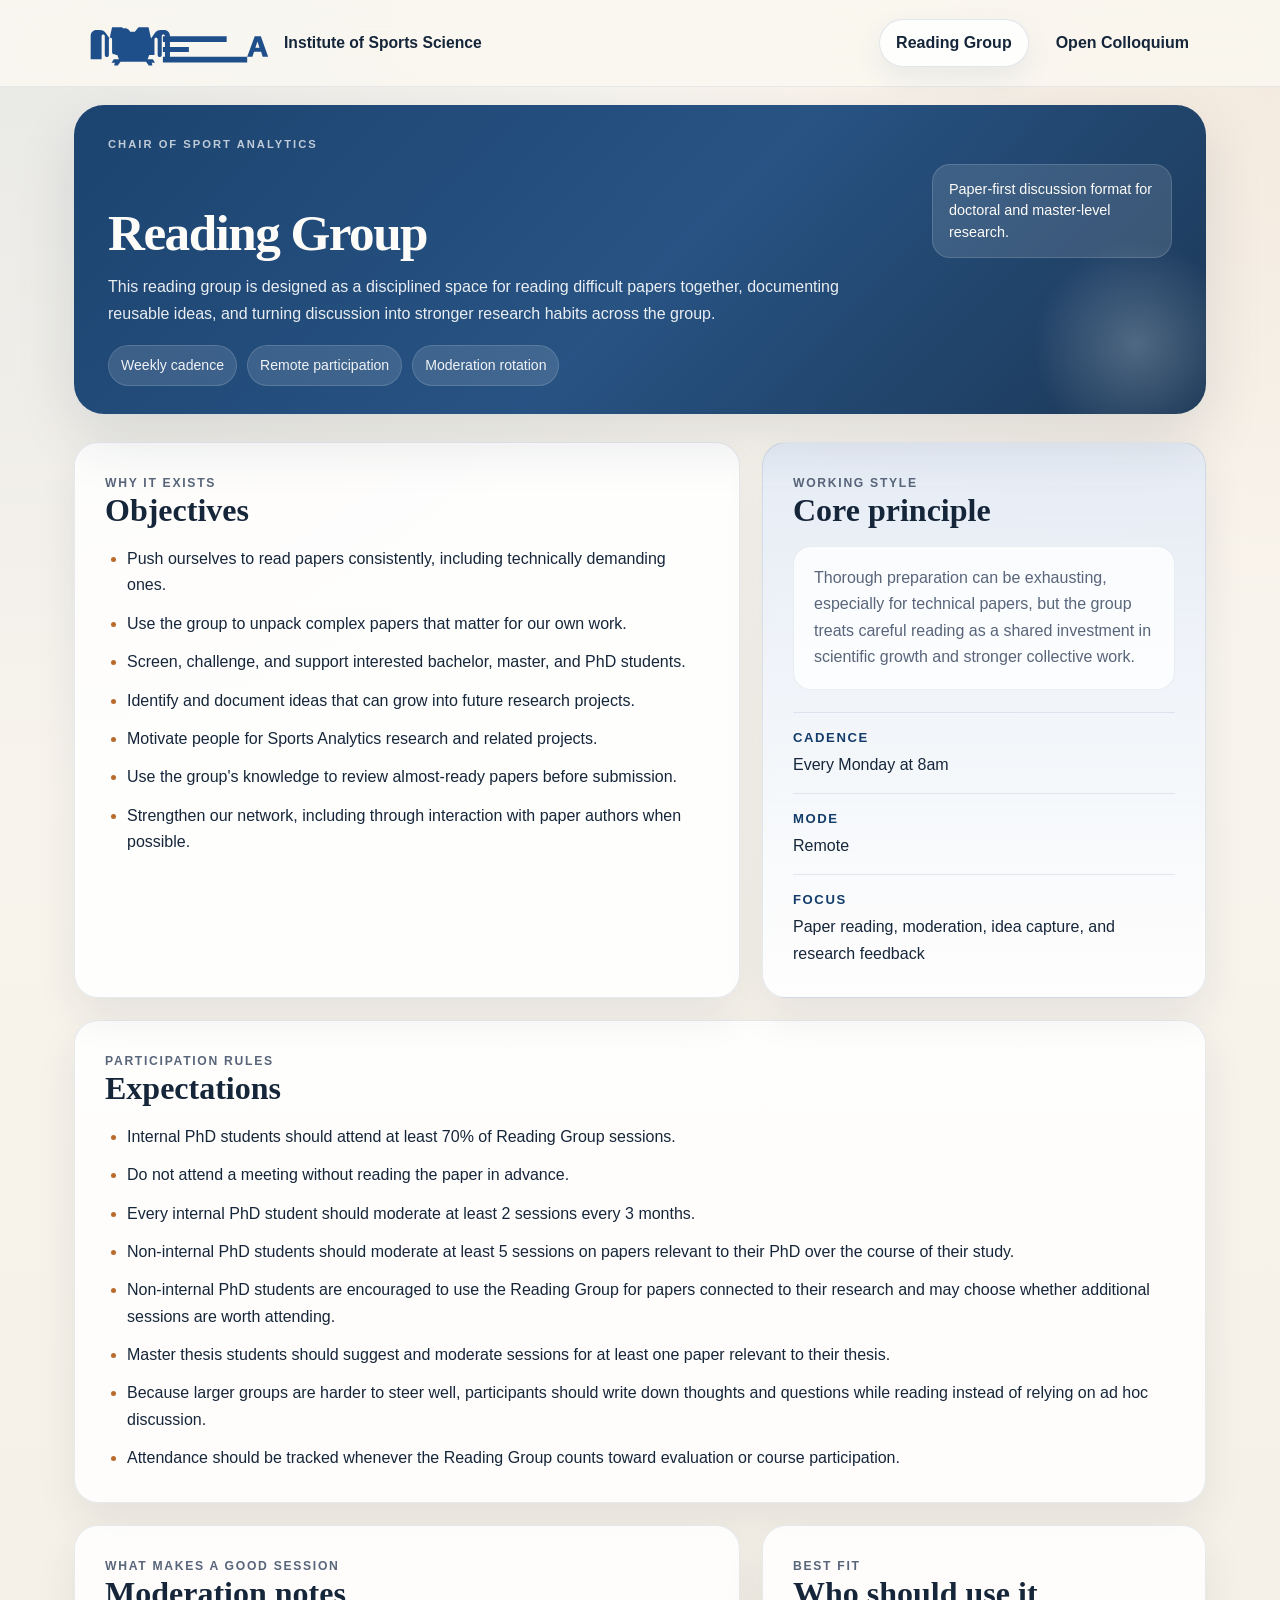
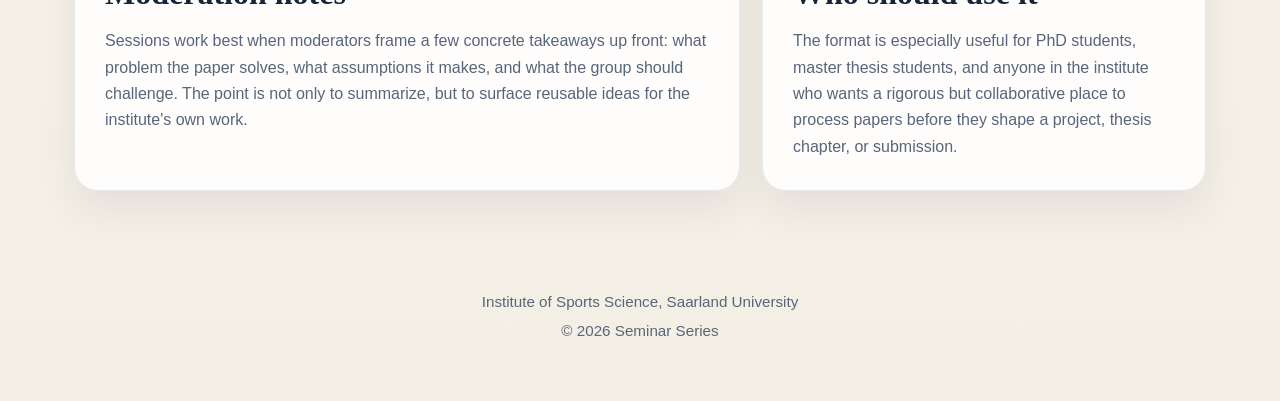
==== commit c41c8138: "Add UdS logo" ====
--- a/index.html
+++ b/index.html
@@ -15,10 +15,9 @@
 <header class="site-header">
   <div class="nav">
     <a class="brand" href="index.html">
-      <span class="brand-mark" aria-hidden="true">SWI</span>
+      <img class="brand-logo" src="assets/icons/uds-logo.svg" alt="Universitat des Saarlandes" />
       <span class="brand-copy">
         <strong>Institute of Sports Science</strong>
-        <span>Saarland University Seminar Series</span>
       </span>
     </a>
     <button type="button" class="menu-toggle" aria-label="Toggle menu" onclick="document.querySelector('.nav-links').classList.toggle('open')">Menu</button>
@@ -32,11 +31,10 @@
 <main>
   <section class="hero-panel">
     <div class="hero-inner">
-      <p class="eyebrow">Institute of Sports Science</p>
+      <p class="eyebrow">Chair of Sport Analytics</p>
       <div class="title-row">
         <div>
           <h1>Reading Group</h1>
-          <p class="hero-version">v3.0 | Owner Luis Holzhauer | Weekly Monday 8am | Remote</p>
         </div>
         <div class="hero-badge">Paper-first discussion format for doctoral and master-level research.</div>
       </div>
@@ -77,10 +75,6 @@
           <div>
             <dt>Mode</dt>
             <dd>Remote</dd>
-          </div>
-          <div>
-            <dt>Owner</dt>
-            <dd>Luis Holzhauer</dd>
           </div>
           <div>
             <dt>Focus</dt>
--- a/css/style.css
+++ b/css/style.css
@@ -70,18 +70,10 @@
   text-decoration: none;
 }
 
-.brand-mark {
-  width: 48px;
-  height: 48px;
-  border-radius: 16px;
-  display: inline-flex;
-  align-items: center;
-  justify-content: center;
-  font-weight: 800;
-  letter-spacing: 0.08em;
-  color: #fff;
-  background: linear-gradient(135deg, var(--accent) 0%, #2a5d95 100%);
-  box-shadow: inset 0 1px 0 rgba(255,255,255,0.18);
+.brand-logo {
+  width: 196px;
+  height: auto;
+  display: block;
 }
 
 .brand-copy {
@@ -139,14 +131,14 @@
 
 .hero-panel {
   max-width: var(--max);
-  margin: 26px auto 0;
+  margin: 18px auto 0;
   padding: 0 24px;
 }
 
 .hero-inner {
   position: relative;
   overflow: hidden;
-  padding: 42px;
+  padding: 30px 34px 28px;
   border-radius: calc(var(--radius) + 6px);
   background:
     linear-gradient(135deg, rgba(20, 61, 107, 0.96) 0%, rgba(28, 74, 125, 0.95) 52%, rgba(16, 46, 79, 0.95) 100%);
@@ -171,49 +163,43 @@
 }
 
 .eyebrow {
-  margin: 0 0 14px;
+  margin: 0 0 10px;
   text-transform: uppercase;
   letter-spacing: 0.18em;
-  font-size: 0.75rem;
+  font-size: 0.7rem;
   font-weight: 700;
   color: rgba(255, 255, 255, 0.72);
 }
 
 .title-row {
   display: grid;
-  grid-template-columns: minmax(0, 1fr) 260px;
-  gap: 28px;
+  grid-template-columns: minmax(0, 1fr) 240px;
+  gap: 22px;
   align-items: end;
 }
 
 .hero-inner h1 {
   margin: 0;
   font-family: "Iowan Old Style", "Palatino Linotype", "Book Antiqua", Georgia, serif;
-  font-size: clamp(2.7rem, 5vw, 4.5rem);
-  line-height: 0.98;
+  font-size: clamp(2.2rem, 4vw, 3.6rem);
+  line-height: 1;
   letter-spacing: -0.03em;
-}
-
-.hero-version {
-  margin: 12px 0 0;
-  font-size: 1.04rem;
-  color: rgba(255, 255, 255, 0.84);
 }
 
 .hero-badge {
   align-self: start;
-  padding: 16px 18px;
-  border-radius: 20px;
+  padding: 14px 16px;
+  border-radius: 18px;
   background: rgba(255, 255, 255, 0.12);
   border: 1px solid rgba(255, 255, 255, 0.14);
-  font-size: 0.96rem;
+  font-size: 0.9rem;
   line-height: 1.5;
 }
 
 .hero-lead {
-  max-width: 780px;
-  margin: 22px 0 0;
-  font-size: 1.1rem;
+  max-width: 760px;
+  margin: 16px 0 0;
+  font-size: 1rem;
   color: rgba(255, 255, 255, 0.9);
 }
 
@@ -221,18 +207,18 @@
   display: flex;
   flex-wrap: wrap;
   gap: 10px;
-  margin-top: 24px;
+  margin-top: 18px;
 }
 
 .chip {
   display: inline-flex;
   align-items: center;
-  padding: 9px 13px;
+  padding: 8px 12px;
   border-radius: 999px;
   background: rgba(255, 255, 255, 0.12);
   border: 1px solid rgba(255, 255, 255, 0.14);
   color: rgba(255, 255, 255, 0.92);
-  font-size: 0.92rem;
+  font-size: 0.88rem;
 }
 
 .content-shell {
@@ -422,8 +408,8 @@
     padding: 16px 20px;
   }
 
-  .brand-copy span {
-    display: none;
+  .brand-logo {
+    width: 156px;
   }
 
   .nav-links {
@@ -448,7 +434,7 @@
 
   .hero-panel {
     padding: 0 20px;
-    margin-top: 18px;
+    margin-top: 14px;
   }
 
   .hero-inner,
@@ -457,7 +443,6 @@
     padding: 26px;
   }
 
-  .hero-version,
   .hero-lead {
     font-size: 1rem;
   }
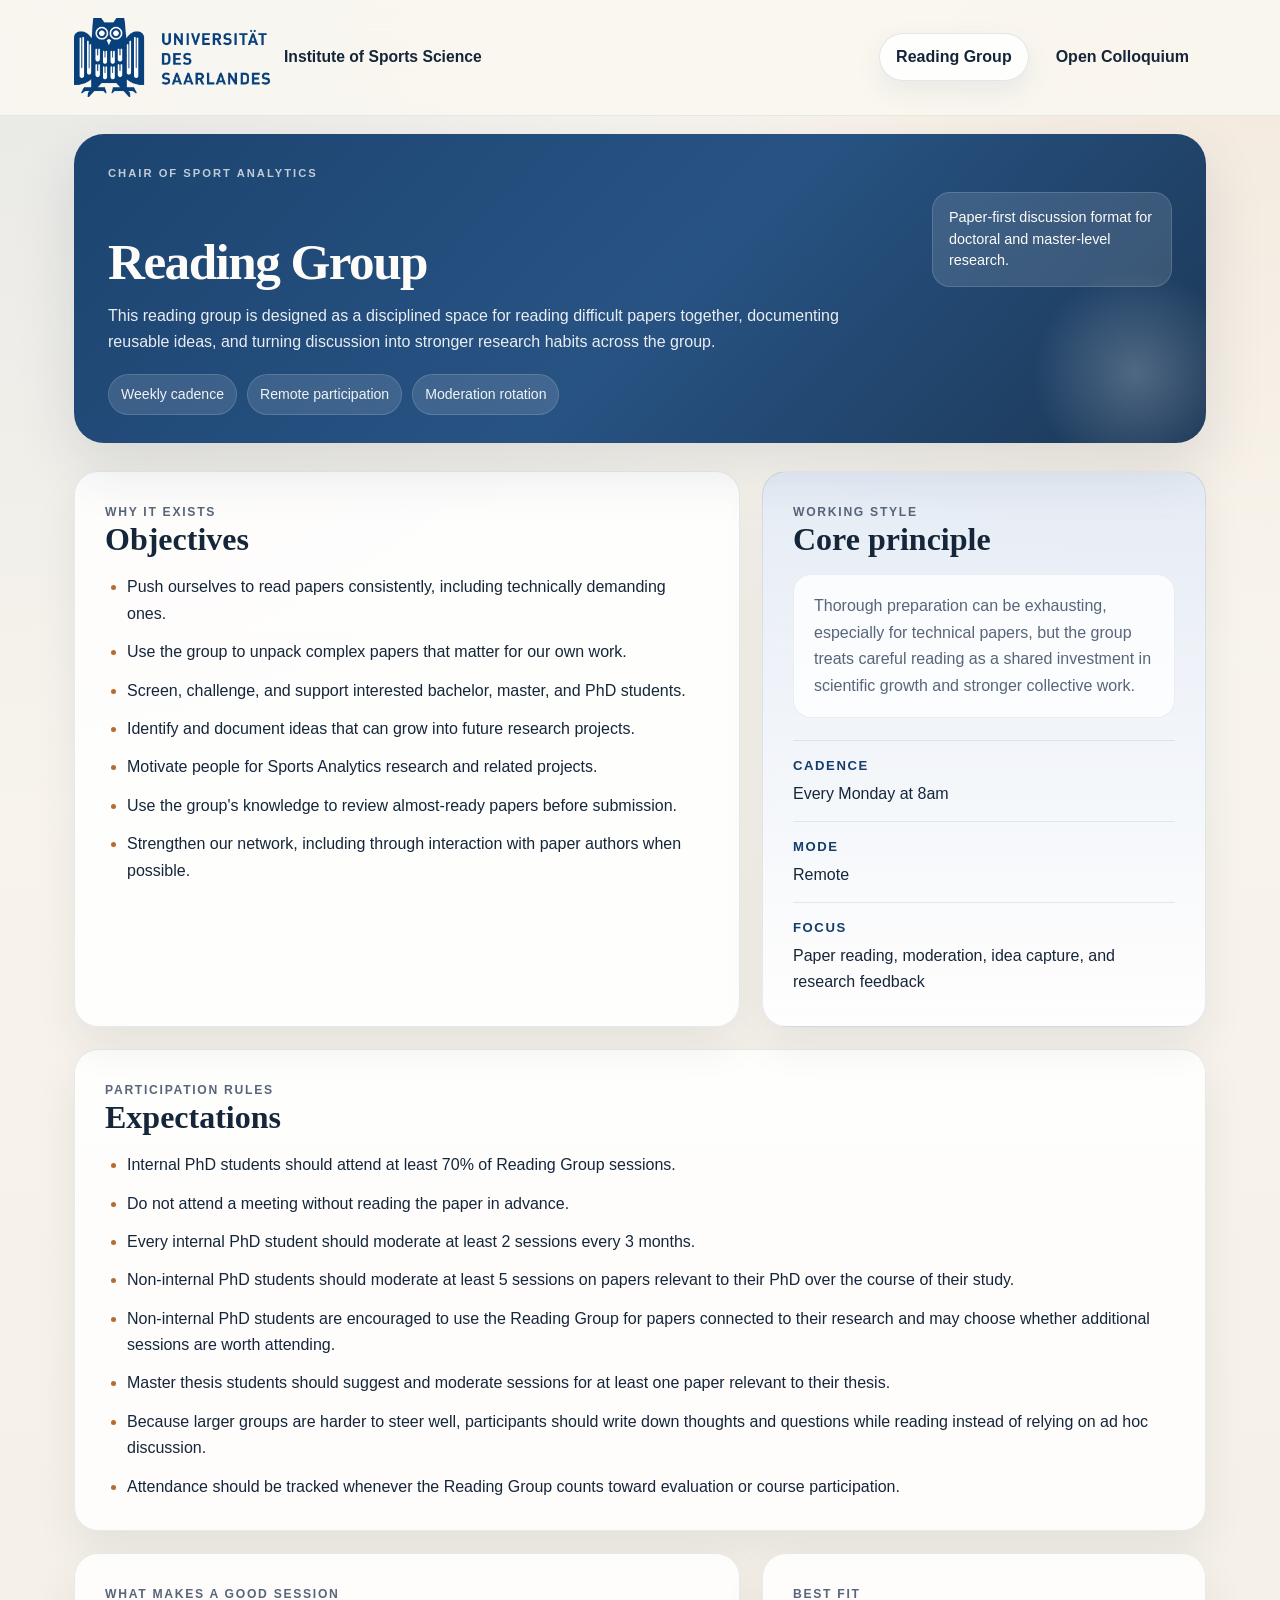
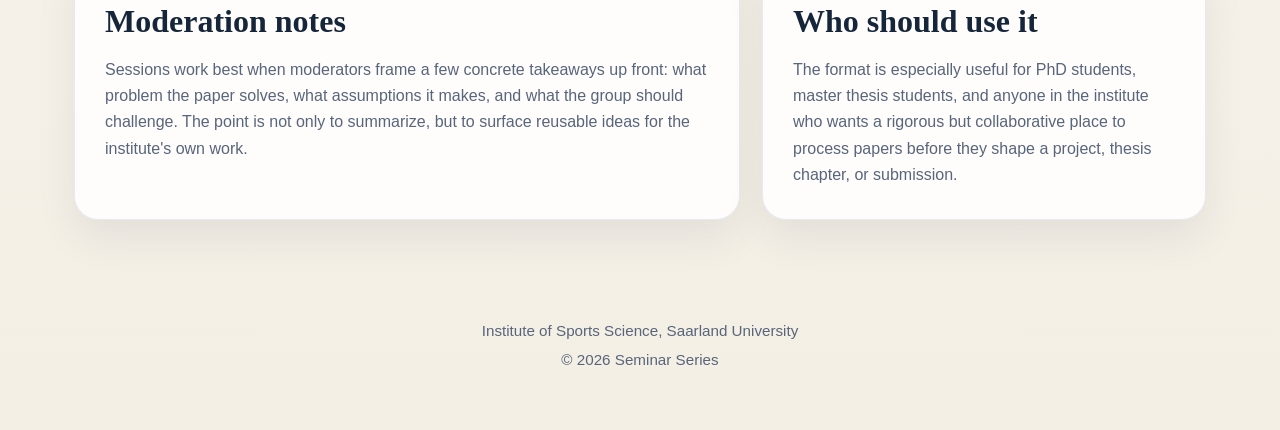
==== commit 5f37f1ef: "Change logo" ====
--- a/index.html
+++ b/index.html
@@ -15,7 +15,7 @@
 <header class="site-header">
   <div class="nav">
     <a class="brand" href="index.html">
-      <img class="brand-logo" src="assets/icons/uds-logo.svg" alt="Universitat des Saarlandes" />
+      <img class="brand-logo" src="assets/icons/uds.png" alt="Universitat des Saarlandes" />
       <span class="brand-copy">
         <strong>Institute of Sports Science</strong>
       </span>
